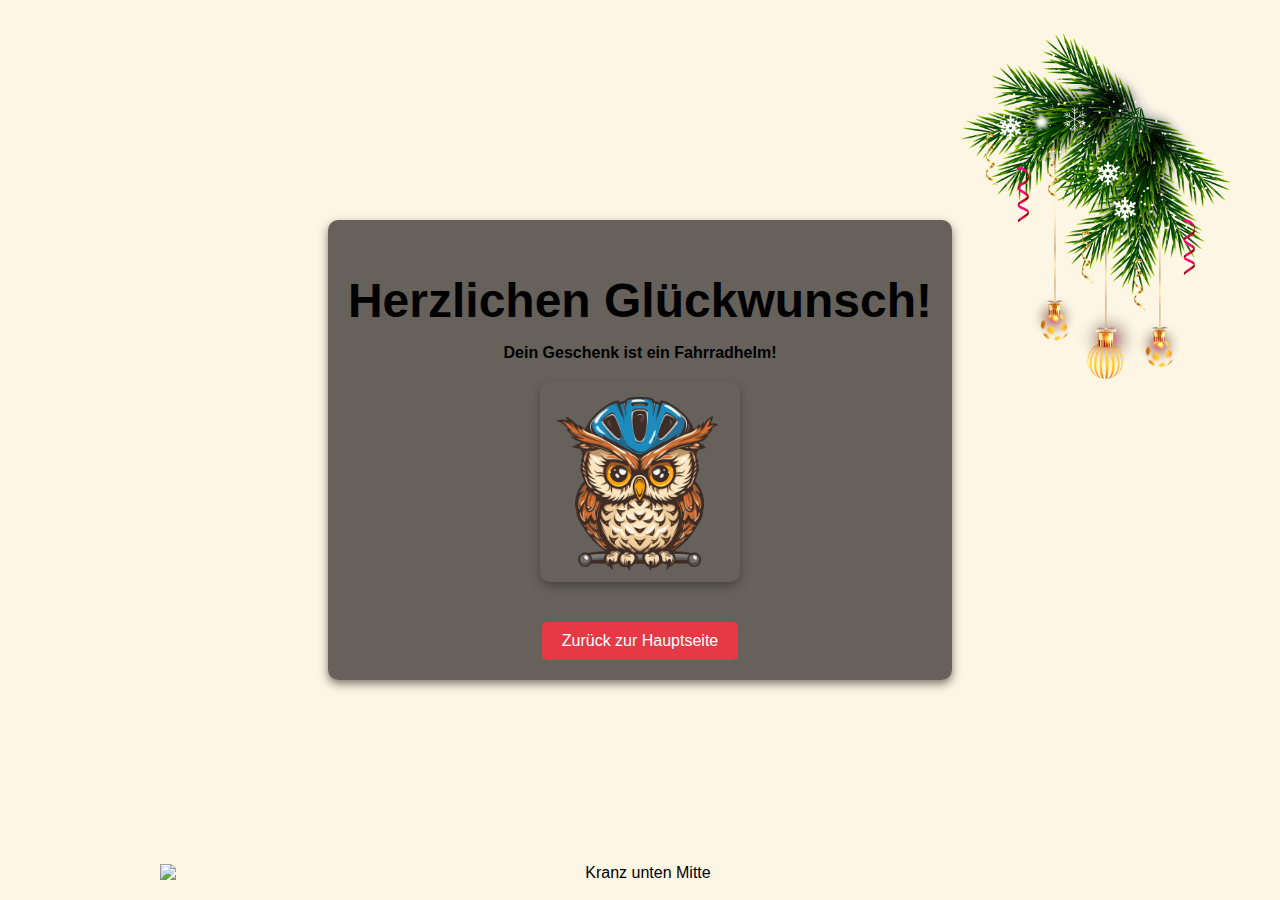
==== geschenk.html @ a42556f2 "Add files via upload" ====
<!DOCTYPE html>
<html lang="de">
<head>
    <meta charset="UTF-8">
    <meta name="viewport" content="width=device-width, initial-scale=1.0">
    <title>Dein Geschenk</title>
    <link rel="stylesheet" href="styles.css">
</head>
<body>
    <div class="container">
        <h1 class="animated-title">Herzlichen Glückwunsch!</h1>
        <p class="animated-text"><strong>Dein Geschenk ist ein Fahrradhelm!</strong></p> 
        <!-- Bild des Helms -->
        <img src="eule.png" alt="Fahrradhelm" class="gift-image">
        <a href="index.html" class="button animated-button">Zurück zur Hauptseite</a>
    </div>
    <img src="rechtsoben.png" alt="Rechts oben Girlande" class="deco-top-right">
    <img src="kranz.png" alt="Kranz unten Mitte" class="deco-bottom-center">
</body>
</html>
---- styles.css ----
body {
    font-family: Arial, sans-serif;
    margin: 0;
    padding: 0;
    display: flex;
    justify-content: center;
    align-items: center;
    min-height: 100vh;
    background-color: #fef6e4;
    text-align: center;
    position: relative; /* Wichtig für die absolute Positionierung der Bilder */
}

/* Container Styling */
.container {
    text-align: center;
    background: rgba(0, 0, 0, 0.6);
    padding: 20px;
    border-radius: 10px;
    box-shadow: 0 4px 10px rgba(0, 0, 0, 0.5);
}

/* Titel Animation */
.animated-title {
    font-size: 3rem;
    margin-bottom: 10px;
    animation: fadeIn 2s ease-in-out;
}

/* Button Styling */
.button {
    display: inline-block;
    margin-top: 20px;
    padding: 10px 20px;
    font-size: 1rem;
    color: #ffffff;
    background: #e63946;
    border: none;
    border-radius: 5px;
    cursor: pointer;
    text-decoration: none;
    animation: pulse 1.5s infinite;
}

.button:hover {
    background: #d62839;
}

/* Dekoration Bild: Rechts oben */
.deco-top-right {
    position: absolute;
    top: 2%;
    right: 2%;
    width: 40vw; /* Skaliert mit der Fensterbreite */
    max-width: 400px; /* Maximale Breite */
    height: auto; /* Höhe bleibt proportional */
}

/* Dekoration Bild: Unten Mitte */
.deco-bottom-center {
    position: absolute;
    bottom: 2%;
    left: 50%;
    transform: translateX(-50%);
    width: 75vw; /* Skaliert mit der Fensterbreite */
    max-width: 1200px; /* Maximale Breite */
    height: auto; /* Höhe bleibt proportional */
}

.gift-image {
    display: block;
    margin: 20px auto; /* Zentriert das Bild */
    width: 30vw; /* Das Bild nimmt 30% der Fensterbreite ein */
    max-width: 200px; /* Maximalbreite von 200px */
    height: auto; /* Höhe passt sich proportional zur Breite an */
    border-radius: 10px; /* Optional: Abgerundete Ecken */
    box-shadow: 0 4px 10px rgba(0, 0, 0, 0.3); /* Optional: Schatten für einen 3D-Effekt */
}

/* Animationen */
@keyframes fadeIn {
    from {
        opacity: 0;
    }
    to {
        opacity: 1;
    }
}

@keyframes pulse {
    0% {
        transform: scale(1);
    }
    50% {
        transform: scale(1.1);
    }
    100% {
        transform: scale(1);
    }
}
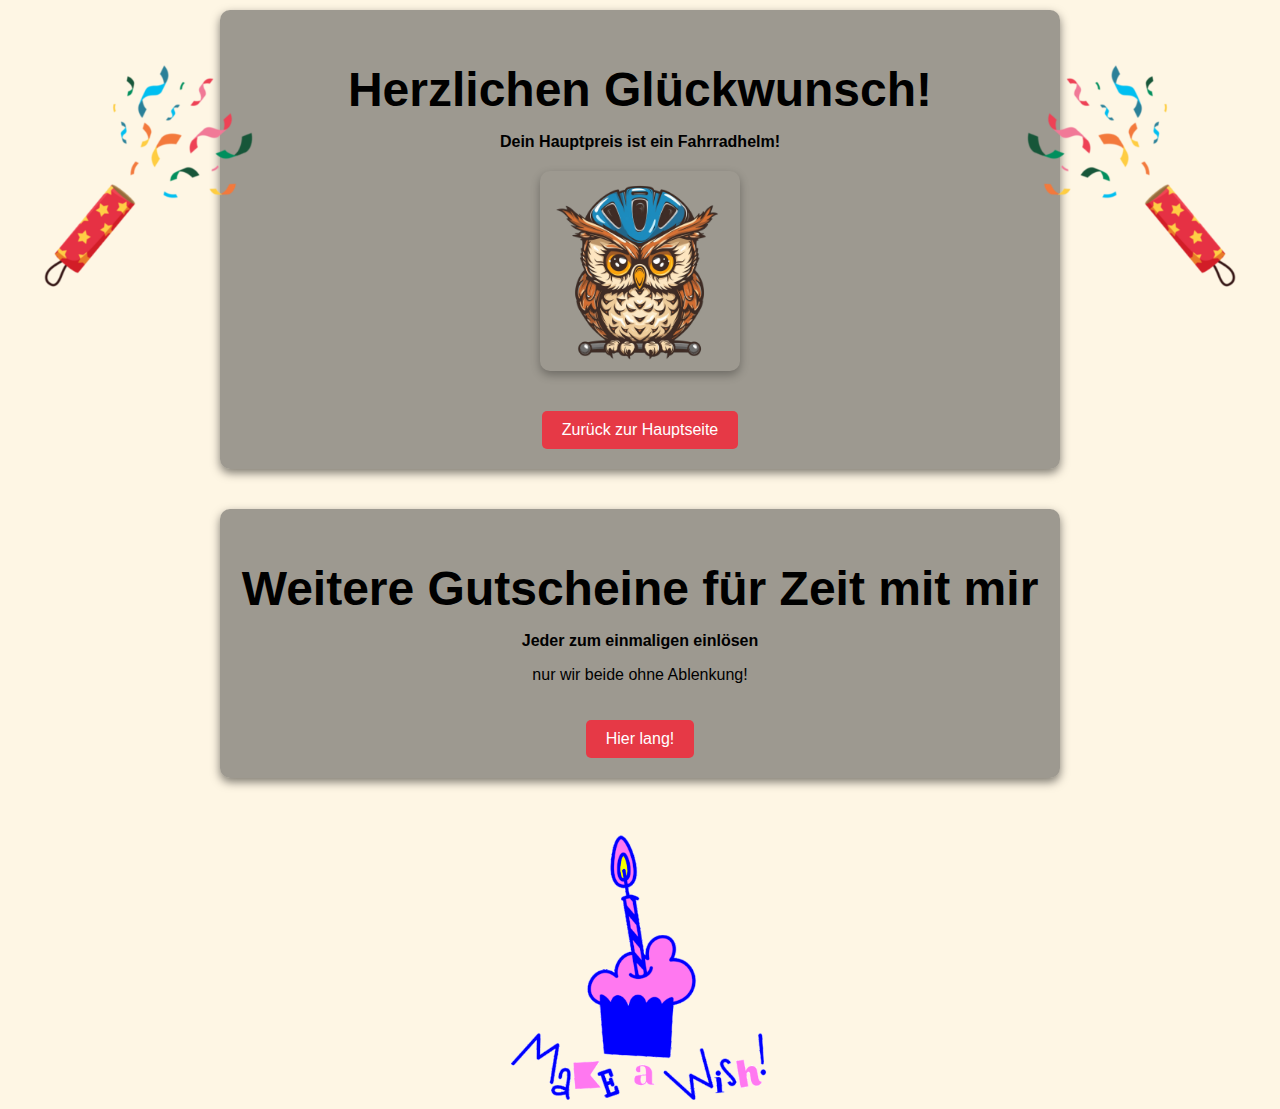
==== commit cea684a0: "Add files via upload" ====
--- a/geschenk.html
+++ b/geschenk.html
@@ -1,20 +1,34 @@
-<!DOCTYPE html>
 <html lang="de">
 <head>
     <meta charset="UTF-8">
     <meta name="viewport" content="width=device-width, initial-scale=1.0">
-    <title>Dein Geschenk</title>
+    <title>Deine Geschenke!</title>
     <link rel="stylesheet" href="styles.css">
 </head>
-<body>
+<body> 
+    <img src="images/confetti_rechts.png" alt="Rechts oben" class="deco-top-right">
+    <img src="images/confetti_links.png" alt="Links oben" class="deco-top-left">
+
+    <!-- Container 1 -->
     <div class="container">
         <h1 class="animated-title">Herzlichen Glückwunsch!</h1>
-        <p class="animated-text"><strong>Dein Geschenk ist ein Fahrradhelm!</strong></p> 
-        <!-- Bild des Helms -->
-        <img src="eule.png" alt="Fahrradhelm" class="gift-image">
-        <a href="index.html" class="button animated-button">Zurück zur Hauptseite</a>
+        <p class="animated-text"><strong>Dein Hauptpreis ist ein Fahrradhelm!</strong></p> 
+        <img src="images/eule.png" alt="Fahrradhelm" class="gift-image">
+        <a href="index.html" class="button-redeem animated-button">Zurück zur Hauptseite</a>
     </div>
-    <img src="rechtsoben.png" alt="Rechts oben Girlande" class="deco-top-right">
-    <img src="kranz.png" alt="Kranz unten Mitte" class="deco-bottom-center">
+
+    <!-- Weitere Container -->
+
+    <div class="container">
+        <h1 class="animated-title">Weitere Gutscheine für Zeit mit mir</h1>
+        <p><strong>Jeder zum einmaligen einlösen</strong></p>
+        <p>nur wir beide ohne Ablenkung!</p>
+        <a href="gutscheine.html" class="button-redeem animated-button">Hier lang!</a>
+    </div>
+
+    <!-- Footer-Bild -->
+    <div class="footer-image">
+        <img src="images/banneru.gif" alt="Banner unten Mitte">
+    </div>
 </body>
 </html>--- a/styles.css
+++ b/styles.css
@@ -3,7 +3,9 @@
     margin: 0;
     padding: 0;
     display: flex;
+    flex-direction: column;
     justify-content: center;
+    gap: 20px;
     align-items: center;
     min-height: 100vh;
     background-color: #fef6e4;
@@ -14,21 +16,187 @@
 /* Container Styling */
 .container {
     text-align: center;
-    background: rgba(0, 0, 0, 0.6);
-    padding: 20px;
-    border-radius: 10px;
-    box-shadow: 0 4px 10px rgba(0, 0, 0, 0.5);
-}
+    width: 90%;
+    max-width: 800px;
+    text-align: center;
+    background: rgba(68, 68, 68, 0.521);
+    padding: 20px;
+    border-radius: 10px;
+    box-shadow: 0 4px 10px rgba(0, 0, 0, 0.5);
+    margin: 10px auto;
+}
+
+
+/* Container 1 Styling */
+.container1 {
+    text-align: center;
+    width: 90%;
+    max-width: 800px;
+    text-align: center;
+    background: rgba(68, 68, 68, 0.521);
+    padding: 20px;
+    border-radius: 10px;
+    box-shadow: 0 4px 10px rgba(0, 0, 0, 0.5);
+    margin: 10px auto;
+    background: url(images/outside.png);
+    background-size: contain 10vw 10vh;
+    background-position: center;
+    background-repeat: no-repeat;
+}
+
+/* Container2 Styling */
+.container2 {
+    text-align: center;
+    width: 90%;
+    max-width: 800px;
+    text-align: center;
+    background: rgba(68, 68, 68, 0.521);
+    padding: 20px;
+    border-radius: 10px;
+    box-shadow: 0 4px 10px rgba(0, 0, 0, 0.5);
+    margin: 10px auto;
+    background: url(images/sunrise.png);
+}
+
+/* Container3 Styling */
+.container3 {
+    text-align: center;
+    width: 90%;
+    max-width: 800px;
+    text-align: center;
+    background: rgba(68, 68, 68, 0.521);
+    padding: 20px;
+    border-radius: 10px;
+    box-shadow: 0 4px 10px rgba(0, 0, 0, 0.5);
+    margin: 10px auto;
+    background: url(images/sunset.JPEG);
+    background-size:cover;
+
+}
+
+
+/* Container4 Styling */
+.container4 {
+    text-align: center;
+    width: 90%;
+    max-width: 800px;
+    text-align: center;
+    background: rgba(68, 68, 68, 0.521);
+    padding: 20px;
+    border-radius: 10px;
+    box-shadow: 0 4px 10px rgba(0, 0, 0, 0.5);
+    margin: 10px auto;
+    
+}
+
+/* Container5 Styling */
+.container5 {
+    text-align: center;
+    width: 90%;
+    max-width: 800px;
+    text-align: center;
+    background: rgba(68, 68, 68, 0.521);
+    padding: 20px;
+    border-radius: 10px;
+    box-shadow: 0 4px 10px rgba(0, 0, 0, 0.5);
+    margin: 10px auto;
+}
+
+/* Container6 Styling */
+.container6 {
+    text-align: center;
+    width: 90%;
+    max-width: 800px;
+    text-align: center;
+    background: rgba(68, 68, 68, 0.521);
+    padding: 20px;
+    border-radius: 10px;
+    box-shadow: 0 4px 10px rgba(0, 0, 0, 0.5);
+    margin: 10px auto;
+    background-attachment: local;
+    background: url(images/essen.png);
+    background-position: 50%;
+}
+
+/*Textfelder für schlechten Background */
+.animated-title-container {
+    font-size: 3rem;
+    margin-bottom: 10px;
+    animation: fadeIn 1.5s ease-in-out;
+    color: azure;
+    display: flex;
+    flex-direction: column;
+    justify-content: center;
+    gap: 5px;
+    text-align: center;
+    width: 90%;
+    max-width: 800px;
+    text-align: center;
+    background: rgba(0, 0, 0, 0.8);
+    background-blend-mode: saturation;
+    padding: 10px;
+    border-radius: 10px;
+    box-shadow: 0 4px 10px rgba(0, 0, 0, 0.5);
+    margin: 10px auto;
+}
+
+
+/*Textfeld klein für schlechten Background */
+.animated-text-container {
+    font-size: 1rem;
+    margin-bottom: 10px;
+    animation: fadeIn 2s ease-in-out;
+    color: azure;
+    display: flex;
+    flex-direction: column;
+    justify-content: center;
+    gap: 5px;
+    text-align: center;
+    width: 90%;
+    max-width: 800px;
+    text-align: center;
+    background: rgba(0, 0, 0, 0.8);
+    background-blend-mode: saturation;
+    padding: 10px;
+    border-radius: 10px;
+    box-shadow: 0 4px 10px rgba(0, 0, 0, 0.5);
+    margin: 10px auto;
+}
+
 
 /* Titel Animation */
 .animated-title {
     font-size: 3rem;
     margin-bottom: 10px;
-    animation: fadeIn 2s ease-in-out;
+    animation: fadeIn 1.5s ease-in-out;
+
+}
+
+/* Subtext Animation */
+.animated-text {
+        font-size: 1rem;
+        margin-bottom: 10px;
+        animation: fadeIn 2s ease-in-out;
 }
 
 /* Button Styling */
 .button {
+    display: inline-block;
+    margin-top: 20px;
+    margin-right: 25px;
+    padding: 10px 20px;
+    font-size: 1rem;
+    color: #ffffff;
+    background: #e63946;
+    border: none;
+    border-radius: 5px;
+    cursor: pointer;
+    text-decoration: none;
+    animation: pulse 3.5s infinite;
+}
+
+/* Button ohne abstand */
+.button-redeem {
     display: inline-block;
     margin-top: 20px;
     padding: 10px 20px;
@@ -39,11 +207,25 @@
     border-radius: 5px;
     cursor: pointer;
     text-decoration: none;
-    animation: pulse 1.5s infinite;
+    animation: pulse 3.5s infinite;
 }
 
 .button:hover {
     background: #d62839;
+}
+
+.footer-image {
+    width: 100%; /* Bild über die gesamte Breite */
+    text-align: center;
+    margin-top: 20px; /* Abstand nach oben */
+}
+
+.footer-image img {
+    width: 75vw; /* Skaliert mit der Fensterbreite */
+    max-width: 1200px; /* Begrenzung auf maximale Breite */
+    height: auto; /* Höhe bleibt proportional */
+    display: block;
+    margin: 0 auto;
 }
 
 /* Dekoration Bild: Rechts oben */
@@ -51,14 +233,26 @@
     position: absolute;
     top: 2%;
     right: 2%;
-    width: 40vw; /* Skaliert mit der Fensterbreite */
+    width: 20vw; /* Skaliert mit der Fensterbreite */
     max-width: 400px; /* Maximale Breite */
     height: auto; /* Höhe bleibt proportional */
 }
+
+/* Dekoration Bild: Links oben */
+.deco-top-left {
+    position: absolute;
+    top: 2%;
+    left: 2%;
+    width: 20vw; /* Skaliert mit der Fensterbreite */
+    max-width: 400px; /* Maximale Breite */
+    height: auto; /* Höhe bleibt proportional */
+}
+
+
 
 /* Dekoration Bild: Unten Mitte */
 .deco-bottom-center {
-    position: absolute;
+    position: static;
     bottom: 2%;
     left: 50%;
     transform: translateX(-50%);
@@ -66,6 +260,8 @@
     max-width: 1200px; /* Maximale Breite */
     height: auto; /* Höhe bleibt proportional */
 }
+
+
 
 .gift-image {
     display: block;
